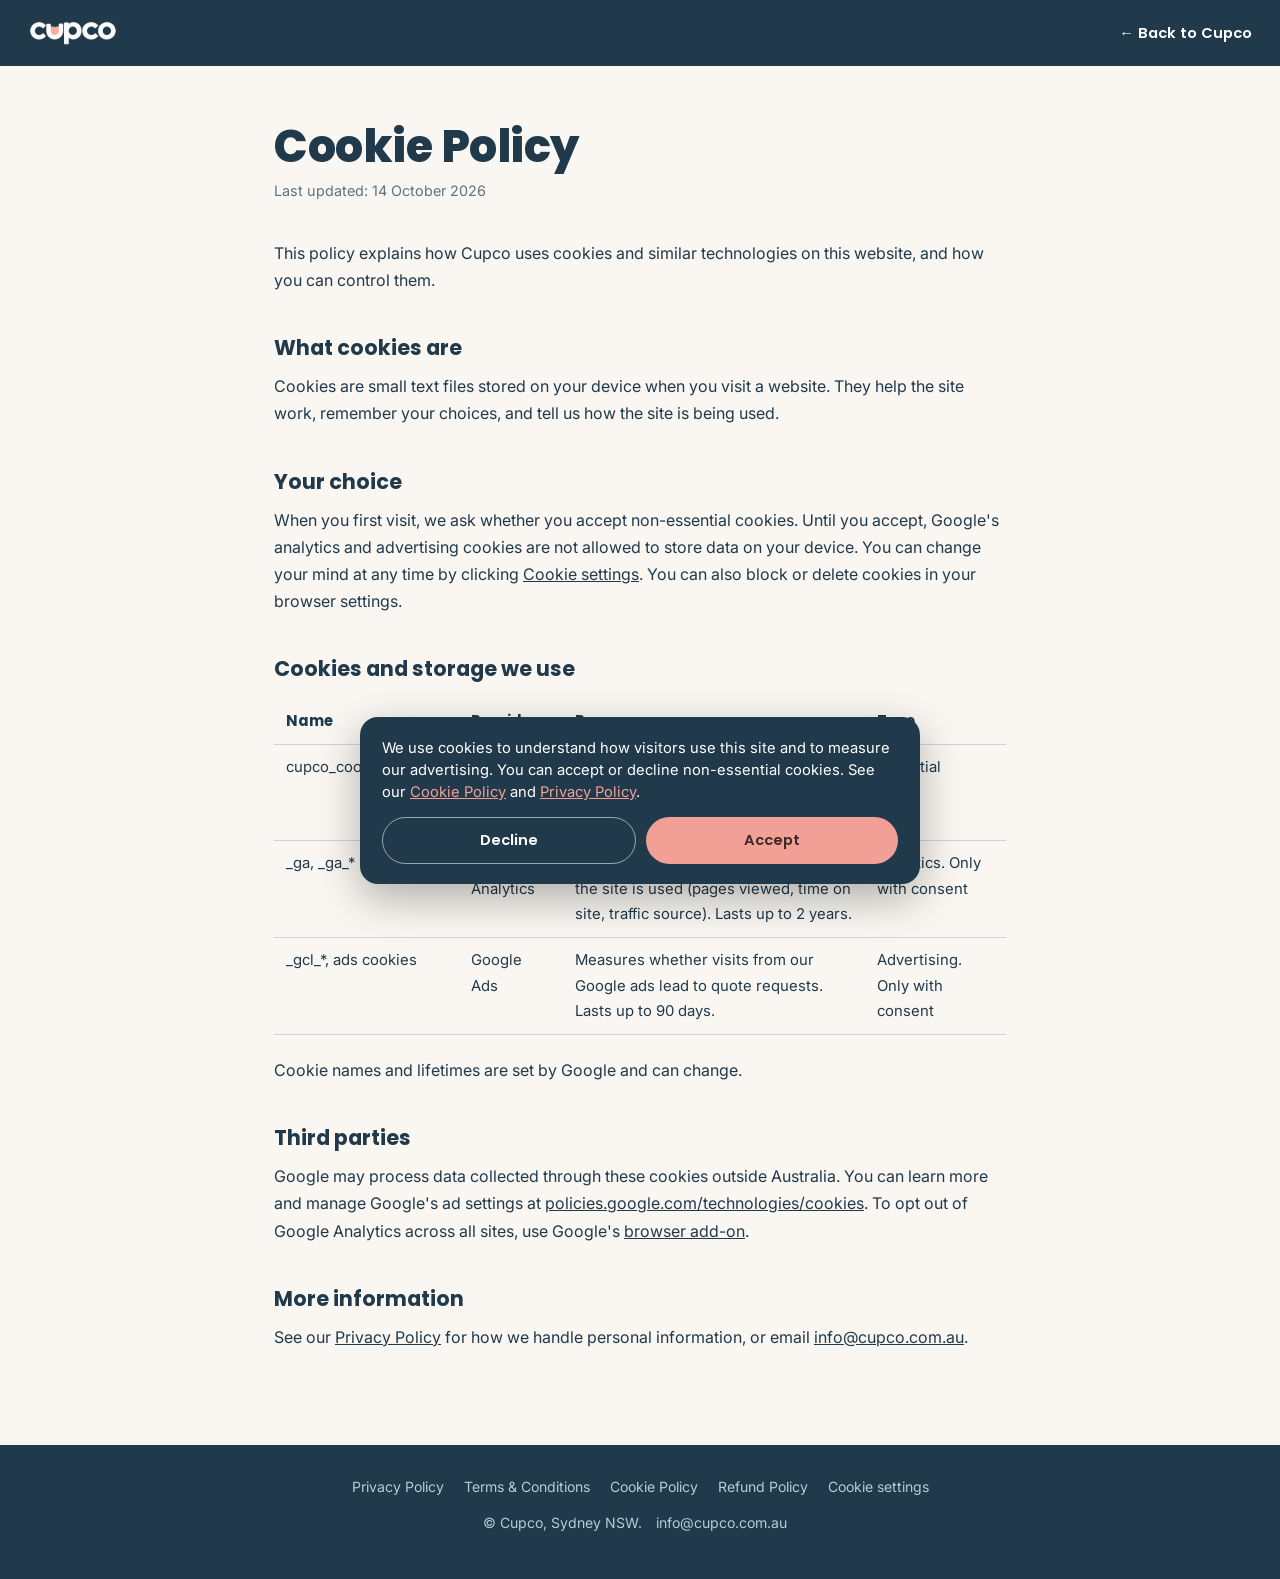
==== cookies.html @ 49793f35 "Add privacy, terms, cookie and refund pages with cookie consent banner (Google Consent Mode) Co-Auth" ====
<!doctype html>
<html lang="en"><head><meta charset="utf-8"><meta name="viewport" content="width=device-width, initial-scale=1">
<title>Cookie Policy | Cupco</title>
<meta name="robots" content="noindex, nofollow">
<link href="https://fonts.googleapis.com/css2?family=Inter:wght@400;600&family=Poppins:wght@600;700;800&display=swap" rel="stylesheet">
<link rel="stylesheet" href="legal.css">
<script>window.dataLayer=window.dataLayer||[];function gtag(){dataLayer.push(arguments);}</script>
</head><body>
<header><a href="./"><img src="assets/logo-white.png" alt="Cupco"></a><a class="back" href="./">&larr; Back to Cupco</a></header>
<main>
<h1>Cookie Policy</h1>
<p class="updated">Last updated: 14 October 2026</p>

<p>This policy explains how Cupco uses cookies and similar technologies on this website, and how you can control them.</p>

<h2>What cookies are</h2>
<p>Cookies are small text files stored on your device when you visit a website. They help the site work, remember your choices, and tell us how the site is being used.</p>

<h2>Your choice</h2>
<p>When you first visit, we ask whether you accept non-essential cookies. Until you accept, Google's analytics and advertising cookies are not allowed to store data on your device. You can change your mind at any time by clicking <a href="#" data-cookie-settings>Cookie settings</a>. You can also block or delete cookies in your browser settings.</p>

<h2>Cookies and storage we use</h2>
<table>
<tr><th>Name</th><th>Provider</th><th>Purpose</th><th>Type</th></tr>
<tr><td>cupco_cookie_consent</td><td>Cupco</td><td>Remembers whether you accepted or declined cookies. Stored in your browser's local storage.</td><td>Essential</td></tr>
<tr><td>_ga, _ga_*</td><td>Google Analytics</td><td>Distinguishes visitors and records how the site is used (pages viewed, time on site, traffic source). Lasts up to 2 years.</td><td>Analytics. Only with consent</td></tr>
<tr><td>_gcl_*, ads cookies</td><td>Google Ads</td><td>Measures whether visits from our Google ads lead to quote requests. Lasts up to 90 days.</td><td>Advertising. Only with consent</td></tr>
</table>
<p>Cookie names and lifetimes are set by Google and can change.</p>

<h2>Third parties</h2>
<p>Google may process data collected through these cookies outside Australia. You can learn more and manage Google's ad settings at <a href="https://policies.google.com/technologies/cookies">policies.google.com/technologies/cookies</a>. To opt out of Google Analytics across all sites, use Google's <a href="https://tools.google.com/dlpage/gaoptout">browser add-on</a>.</p>

<h2>More information</h2>
<p>See our <a href="privacy.html">Privacy Policy</a> for how we handle personal information, or email <a href="mailto:info@cupco.com.au">info@cupco.com.au</a>.</p>
</main>
<footer>
<a href="privacy.html">Privacy Policy</a><a href="terms.html">Terms &amp; Conditions</a><a href="cookies.html">Cookie Policy</a><a href="refunds.html">Refund Policy</a><a href="#" data-cookie-settings>Cookie settings</a>
<p style="margin-top:12px">&copy; Cupco, Sydney NSW. <a href="mailto:info@cupco.com.au">info@cupco.com.au</a></p>
</footer>
<script src="consent.js"></script>
</body></html>
---- legal.css ----
:root{--navy:#20394B;--powder:#A9D9E9;--coral:#F2A095;--ivory:#FAF7F2;--muted:#5d7282}
*{box-sizing:border-box;margin:0;padding:0}
body{font:400 1rem/1.7 'Inter',system-ui,sans-serif;color:var(--navy);background:var(--ivory);-webkit-font-smoothing:antialiased}
a{color:inherit}
header{background:var(--navy);padding:18px 28px;display:flex;justify-content:space-between;align-items:center;gap:16px}
header img{height:30px;display:block}
header a.back{color:#fff;text-decoration:none;font:600 .92rem 'Poppins',sans-serif}
main{max-width:780px;margin:0 auto;padding:56px 24px 80px}
h1{font:800 clamp(2rem,5vw,2.8rem)/1.1 'Poppins',sans-serif;letter-spacing:-.5px;margin-bottom:8px}
.updated{color:var(--muted);font-size:.9rem;margin-bottom:36px}
h2{font:700 1.3rem 'Poppins',sans-serif;margin:38px 0 10px}
p,ul{margin-bottom:14px}
ul{padding-left:22px}li{margin-bottom:6px}
.callout{background:var(--powder);border-radius:16px;padding:18px 22px;margin:22px 0}
table{width:100%;border-collapse:collapse;margin:14px 0 22px;font-size:.93rem}
th,td{text-align:left;padding:10px 12px;border-bottom:1px solid rgba(141,175,185,.45);vertical-align:top}
th{font-family:'Poppins',sans-serif}
footer{background:var(--navy);color:#b9cad6;padding:30px 28px;font-size:.88rem;text-align:center}
footer a{margin:0 10px;text-decoration:none}footer a:hover{color:#fff}
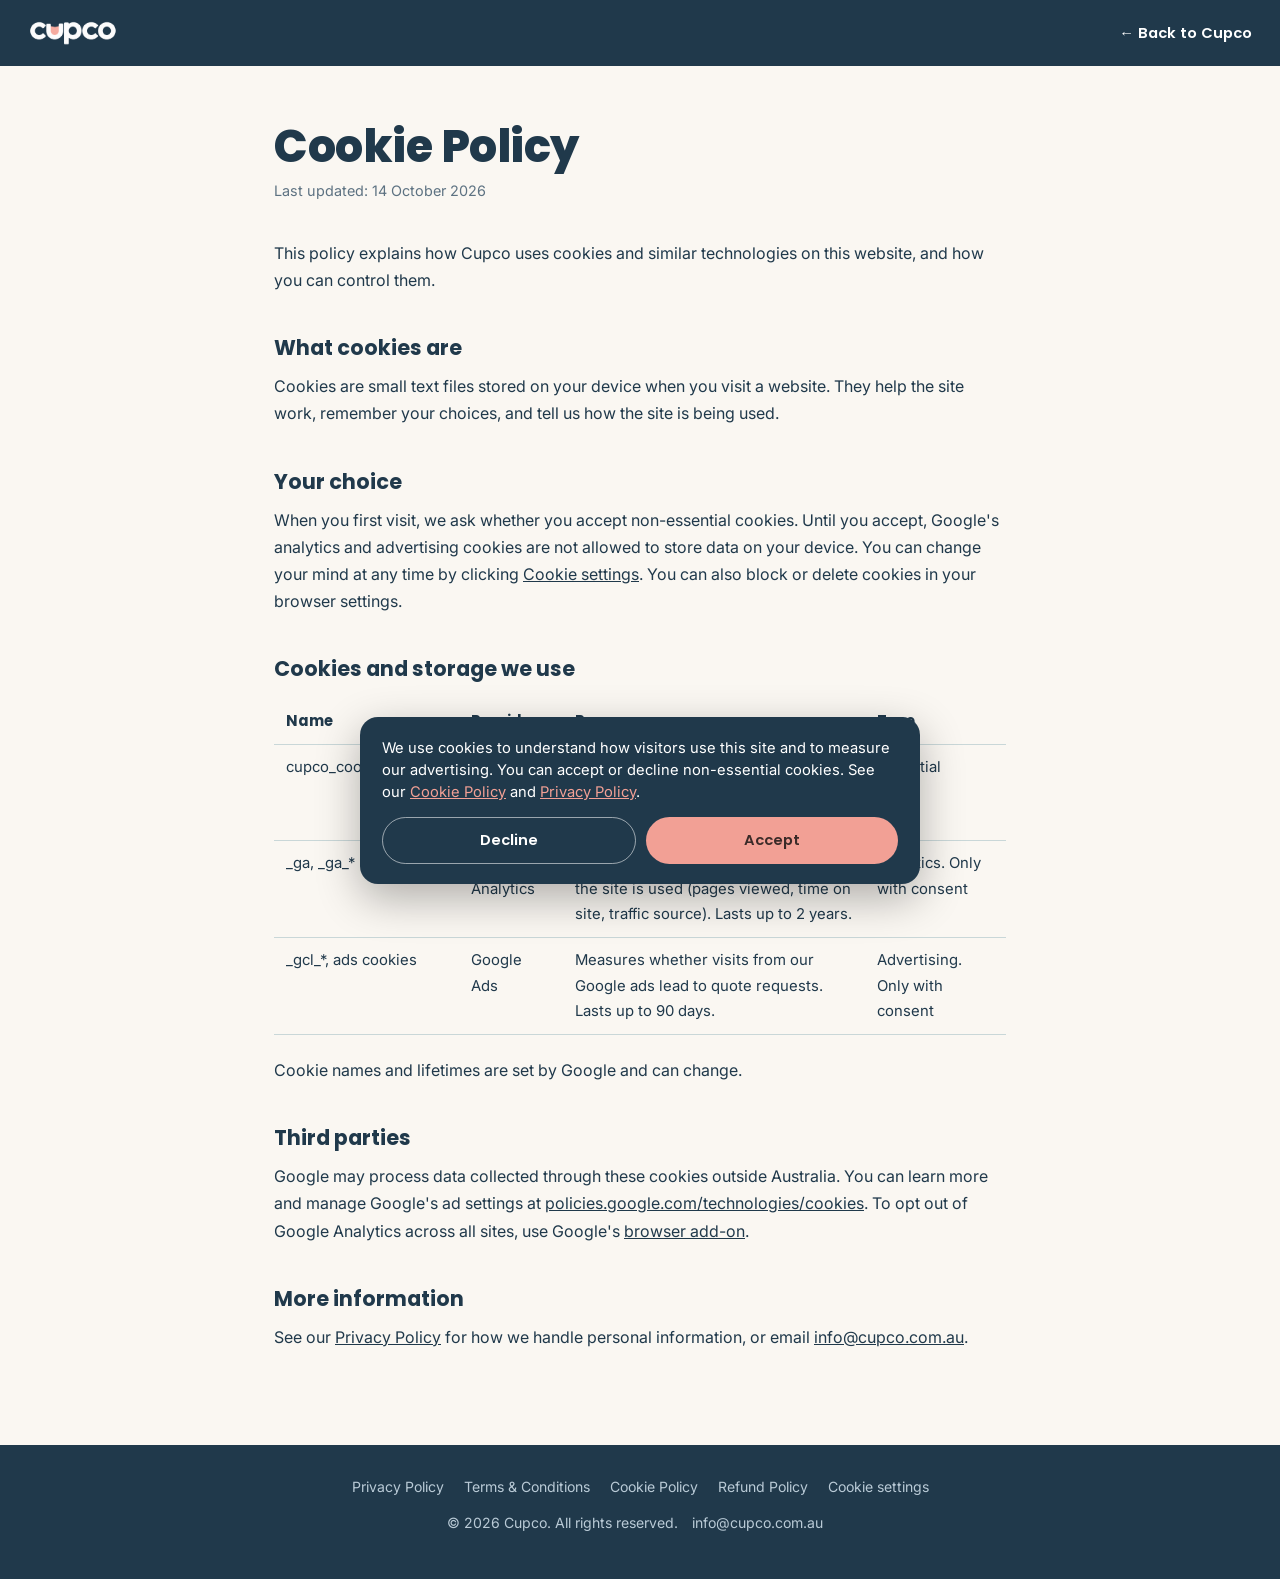
==== commit 80a41717: "Footer: © 2026 Cupco. All rights reserved. on every page Co-Authored-By: Claude Sonnet 5.5 <noreply@" ====
--- a/cookies.html
+++ b/cookies.html
@@ -36,7 +36,7 @@
 </main>
 <footer>
 <a href="privacy.html">Privacy Policy</a><a href="terms.html">Terms &amp; Conditions</a><a href="cookies.html">Cookie Policy</a><a href="refunds.html">Refund Policy</a><a href="#" data-cookie-settings>Cookie settings</a>
-<p style="margin-top:12px">&copy; Cupco, Sydney NSW. <a href="mailto:info@cupco.com.au">info@cupco.com.au</a></p>
+<p style="margin-top:12px">&copy; 2026 Cupco. All rights reserved. <a href="mailto:info@cupco.com.au">info@cupco.com.au</a></p>
 </footer>
 <script src="consent.js"></script>
 </body></html>
